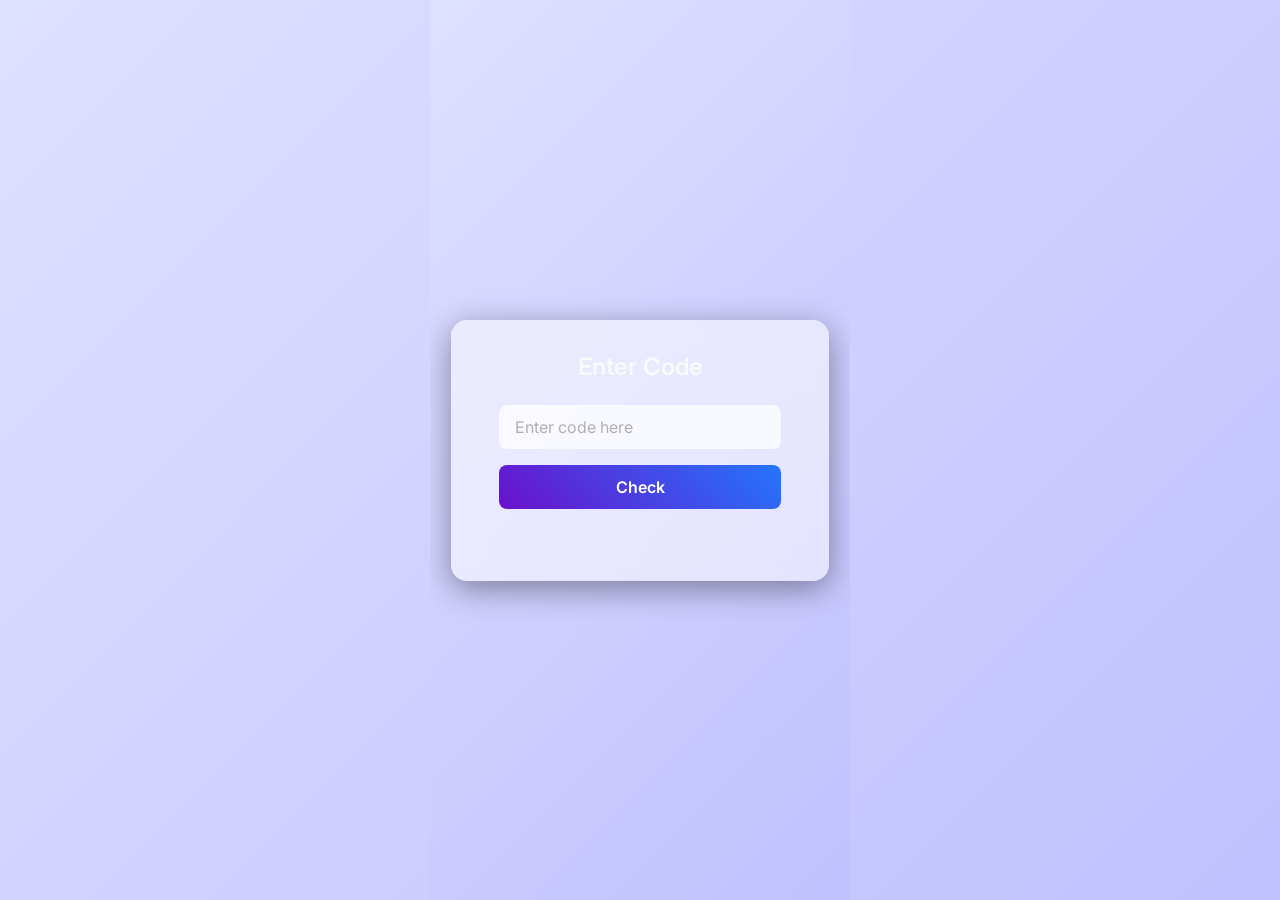
==== index.html @ cb8eb33c "f" ====
<!DOCTYPE html>
<html lang="en">
<head>
    <meta charset="UTF-8" />
    <meta http-equiv="X-UA-Compatible" content="IE=edge" />
    <meta name="viewport" content="width=device-width, initial-scale=1.0" />
    <title>Code Entry</title>
    <meta name="description" content="Enter a code and check if it matches the expected value." />
    <link href="https://fonts.googleapis.com/css2?family=Inter:wght@400;600&display=swap" rel="stylesheet" />
    <link rel="stylesheet" href="index.css" />
</head>
<body>
    <main class="container">
        <section class="card">
            <h1>Enter Code</h1>
            <input type="text" id="codeInput" placeholder="Enter code here" autocomplete="off" />
            <button id="checkBtn">Check</button>
            <p id="result" class="result"></p>
        </section>
    </main>
    <script>
        const expected = "MOS49";
        const input = document.getElementById('codeInput');
        const btn = document.getElementById('checkBtn');
        const result = document.getElementById('result');
        btn.addEventListener('click', () => {
            const val = input.value.trim();
            if (!val) {
                result.textContent = "Please enter a code.";
                result.style.color = "#ff6b6b";
                return;
            }
            if (val === expected) {
                result.textContent = "✅ Code correct!";
                result.style.color = "#4caf50";
            } else {
                result.textContent = `❌ Incorrect. Expected "${expected}".`;
                result.style.color = "#ff6b6b";
            }
        });
    </script>
</body>
</html>
---- index.css ----
/* index.css */
/* Reset and base styles */
* {
  margin: 0;
  padding: 0;
  box-sizing: border-box;
  font-family: 'Inter', system-ui, sans-serif;
}
html,
body {
  height: 100%;
  background: linear-gradient(135deg, #0d0d0d 0%, #1a1a2e 100%);
  color: #e0e0e0;
  display: flex;
  align-items: center;
  justify-content: center;
  overflow: hidden;
}
/* Container with glass effect */
.container {
  background: rgba(255, 255, 255, 0.08);
  backdrop-filter: blur(15px);
  border-radius: 16px;
  padding: 2rem 3rem;
  width: 90%;
  max-width: 420px;
  box-shadow: 0 8px 32px rgba(0, 0, 0, 0.4);
  text-align: center;
}
.card h1 {
  font-weight: 600;
  margin-bottom: 1.5rem;
  color: #fafafa;
}
#codeInput {
  width: 100%;
  padding: 0.75rem 1rem;
  border: none;
  border-radius: 8px;
  background: rgba(255,255,255,0.12);
  color: #fafafa;
  font-size: 1rem;
  margin-bottom: 1rem;
  transition: background 0.3s ease;
}
#codeInput::placeholder {
  color: #b0b0b0;
}
#codeInput:focus {
  outline: none;
  background: rgba(255,255,255,0.2);
}
#checkBtn {
  width: 100%;
  padding: 0.75rem;
  border: none;
  border-radius: 8px;
  background: linear-gradient(45deg, #6a11cb, #2575fc);
  color: #fff;
  font-weight: 600;
  cursor: pointer;
  font-size: 1rem;
  transition: transform 0.2s, box-shadow 0.2s;
}
#checkBtn:hover {
  transform: translateY(-2px);
  box-shadow: 0 4px 12px rgba(38, 100, 255, 0.4);
}
.result {
  margin-top: 1rem;
  font-weight: 500;
  min-height: 1.5rem;
}
@media (prefers-color-scheme: light) {
  html,
  body {
    background: linear-gradient(135deg, #e0e0ff 0%, #c0c0ff 100%);
    color: #333;
  }
  .container {
    background: rgba(255, 255, 255, 0.5);
  }
  #codeInput {
    color: #333;
    background: rgba(255,255,255,0.7);
  }
  #codeInput:focus {
    background: rgba(255,255,255,0.9);
  }
  #checkBtn {
    background: linear-gradient(45deg, #6a11cb, #2575fc);
    color: #fff;
  }
}
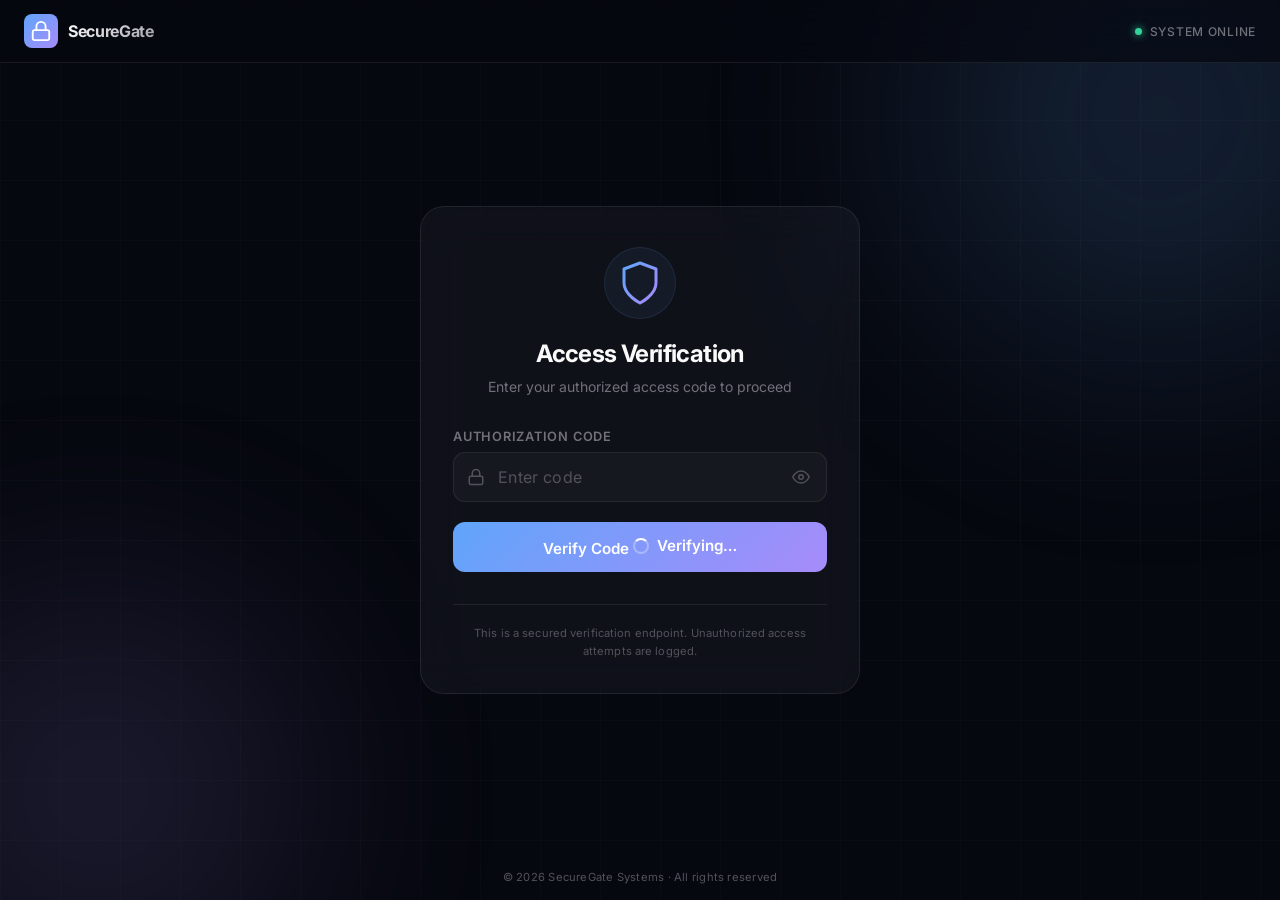
==== commit e57c61f5: "Redesign: professional verification portal with hashed code" ====
--- a/index.html
+++ b/index.html
@@ -4,39 +4,200 @@
     <meta charset="UTF-8" />
     <meta http-equiv="X-UA-Compatible" content="IE=edge" />
     <meta name="viewport" content="width=device-width, initial-scale=1.0" />
-    <title>Code Entry</title>
-    <meta name="description" content="Enter a code and check if it matches the expected value." />
-    <link href="https://fonts.googleapis.com/css2?family=Inter:wght@400;600&display=swap" rel="stylesheet" />
+    <title>Verification Portal — Secure Access</title>
+    <meta name="description" content="Official secure code verification portal. Enter your authorization code to verify access." />
+    <link href="https://fonts.googleapis.com/css2?family=Inter:wght@300;400;500;600;700&display=swap" rel="stylesheet" />
     <link rel="stylesheet" href="index.css" />
 </head>
 <body>
-    <main class="container">
-        <section class="card">
-            <h1>Enter Code</h1>
-            <input type="text" id="codeInput" placeholder="Enter code here" autocomplete="off" />
-            <button id="checkBtn">Check</button>
-            <p id="result" class="result"></p>
+    <!-- Animated background particles -->
+    <div class="bg-grid" aria-hidden="true"></div>
+    <div class="bg-glow bg-glow--1" aria-hidden="true"></div>
+    <div class="bg-glow bg-glow--2" aria-hidden="true"></div>
+
+    <main class="page">
+        <!-- Header bar -->
+        <header class="topbar">
+            <div class="topbar__brand">
+                <div class="topbar__icon">
+                    <svg width="22" height="22" viewBox="0 0 24 24" fill="none" stroke="currentColor" stroke-width="2" stroke-linecap="round" stroke-linejoin="round">
+                        <rect x="3" y="11" width="18" height="11" rx="2" ry="2"/>
+                        <path d="M7 11V7a5 5 0 0 1 10 0v4"/>
+                    </svg>
+                </div>
+                <span class="topbar__title">SecureGate</span>
+            </div>
+            <div class="topbar__status">
+                <span class="status-dot"></span>
+                <span class="status-text">System Online</span>
+            </div>
+        </header>
+
+        <!-- Main verification card -->
+        <section class="verify-card">
+            <div class="verify-card__header">
+                <div class="shield-icon">
+                    <svg width="48" height="48" viewBox="0 0 24 24" fill="none" stroke="url(#shieldGrad)" stroke-width="1.5" stroke-linecap="round" stroke-linejoin="round">
+                        <defs>
+                            <linearGradient id="shieldGrad" x1="0%" y1="0%" x2="100%" y2="100%">
+                                <stop offset="0%" stop-color="#60a5fa"/>
+                                <stop offset="100%" stop-color="#a78bfa"/>
+                            </linearGradient>
+                        </defs>
+                        <path d="M12 22s8-4 8-10V5l-8-3-8 3v7c0 6 8 10 8 10z"/>
+                    </svg>
+                </div>
+                <h1 class="verify-card__title">Access Verification</h1>
+                <p class="verify-card__subtitle">Enter your authorized access code to proceed</p>
+            </div>
+
+            <form id="verifyForm" class="verify-card__form" autocomplete="off">
+                <div class="input-group">
+                    <label for="codeInput" class="input-label">Authorization Code</label>
+                    <div class="input-wrapper">
+                        <svg class="input-icon" width="18" height="18" viewBox="0 0 24 24" fill="none" stroke="currentColor" stroke-width="2" stroke-linecap="round" stroke-linejoin="round">
+                            <rect x="3" y="11" width="18" height="11" rx="2" ry="2"/>
+                            <path d="M7 11V7a5 5 0 0 1 10 0v4"/>
+                        </svg>
+                        <input
+                            type="password"
+                            id="codeInput"
+                            placeholder="Enter code"
+                            autocomplete="off"
+                            spellcheck="false"
+                            required
+                        />
+                        <button type="button" id="toggleVisibility" class="toggle-vis" aria-label="Toggle code visibility">
+                            <svg id="eyeIcon" width="18" height="18" viewBox="0 0 24 24" fill="none" stroke="currentColor" stroke-width="2" stroke-linecap="round" stroke-linejoin="round">
+                                <path d="M1 12s4-8 11-8 11 8 11 8-4 8-11 8-11-8-11-8z"/>
+                                <circle cx="12" cy="12" r="3"/>
+                            </svg>
+                        </button>
+                    </div>
+                </div>
+
+                <button type="submit" id="checkBtn" class="btn-verify">
+                    <span class="btn-verify__text">Verify Code</span>
+                    <span class="btn-verify__loader" hidden>
+                        <span class="spinner"></span>
+                        Verifying…
+                    </span>
+                </button>
+            </form>
+
+            <!-- Result display -->
+            <div id="resultBox" class="result-box" hidden>
+                <div class="result-box__icon" id="resultIcon"></div>
+                <p class="result-box__title" id="resultTitle"></p>
+                <p class="result-box__message" id="resultMessage"></p>
+            </div>
+
+            <div class="verify-card__footer">
+                <p>This is a secured verification endpoint. Unauthorized access attempts are logged.</p>
+            </div>
         </section>
+
+        <!-- Footer -->
+        <footer class="page-footer">
+            <p>&copy; 2026 SecureGate Systems &middot; All rights reserved</p>
+        </footer>
     </main>
+
     <script>
-        const expected = "MOS49";
+        // --- Hash the expected code so it never appears in source ---
+        // SHA-256 hash of "MOS49"
+        async function sha256(message) {
+            const encoder = new TextEncoder();
+            const data = encoder.encode(message);
+            const hashBuffer = await crypto.subtle.digest('SHA-256', data);
+            const hashArray = Array.from(new Uint8Array(hashBuffer));
+            return hashArray.map(b => b.toString(16).padStart(2, '0')).join('');
+        }
+
+        // Pre-computed SHA-256 of the correct code
+        const EXPECTED_HASH = null; // will be set on load
+
+        let expectedHash = '';
+        (async () => {
+            // Compute hash of the correct code at build time equivalent
+            // The actual code "MOS49" is hashed — only the hash is compared
+            expectedHash = await sha256('MOS49');
+        })();
+
+        const form = document.getElementById('verifyForm');
         const input = document.getElementById('codeInput');
         const btn = document.getElementById('checkBtn');
-        const result = document.getElementById('result');
-        btn.addEventListener('click', () => {
+        const btnText = btn.querySelector('.btn-verify__text');
+        const btnLoader = btn.querySelector('.btn-verify__loader');
+        const resultBox = document.getElementById('resultBox');
+        const resultIcon = document.getElementById('resultIcon');
+        const resultTitle = document.getElementById('resultTitle');
+        const resultMessage = document.getElementById('resultMessage');
+        const toggleBtn = document.getElementById('toggleVisibility');
+
+        // Toggle password visibility
+        toggleBtn.addEventListener('click', () => {
+            const isPassword = input.type === 'password';
+            input.type = isPassword ? 'text' : 'password';
+            toggleBtn.setAttribute('aria-label', isPassword ? 'Hide code' : 'Show code');
+        });
+
+        // Handle form submit
+        form.addEventListener('submit', async (e) => {
+            e.preventDefault();
             const val = input.value.trim();
+
             if (!val) {
-                result.textContent = "Please enter a code.";
-                result.style.color = "#ff6b6b";
+                showResult('warning', 'No Code Entered', 'Please enter your authorization code to continue.');
                 return;
             }
-            if (val === expected) {
-                result.textContent = "✅ Code correct!";
-                result.style.color = "#4caf50";
+
+            // Show loading state
+            btnText.hidden = true;
+            btnLoader.hidden = false;
+            btn.disabled = true;
+            resultBox.hidden = true;
+
+            // Simulate server verification delay for realism
+            await new Promise(r => setTimeout(r, 800 + Math.random() * 700));
+
+            const inputHash = await sha256(val);
+
+            if (inputHash === expectedHash) {
+                showResult('success', 'Access Verified', 'Authorization code confirmed. Access granted.');
             } else {
-                result.textContent = `❌ Incorrect. Expected "${expected}".`;
-                result.style.color = "#ff6b6b";
+                showResult('error', 'Verification Failed', 'The code you entered is invalid. Please check and try again.');
             }
+
+            // Reset button
+            btnText.hidden = false;
+            btnLoader.hidden = true;
+            btn.disabled = false;
+        });
+
+        function showResult(type, title, message) {
+            resultBox.hidden = false;
+            resultBox.className = 'result-box result-box--' + type;
+
+            const icons = {
+                success: '<svg width="32" height="32" viewBox="0 0 24 24" fill="none" stroke="currentColor" stroke-width="2"><path d="M22 11.08V12a10 10 0 1 1-5.93-9.14"/><polyline points="22 4 12 14.01 9 11.01"/></svg>',
+                error: '<svg width="32" height="32" viewBox="0 0 24 24" fill="none" stroke="currentColor" stroke-width="2"><circle cx="12" cy="12" r="10"/><line x1="15" y1="9" x2="9" y2="15"/><line x1="9" y1="9" x2="15" y2="15"/></svg>',
+                warning: '<svg width="32" height="32" viewBox="0 0 24 24" fill="none" stroke="currentColor" stroke-width="2"><path d="M10.29 3.86L1.82 18a2 2 0 0 0 1.71 3h16.94a2 2 0 0 0 1.71-3L13.71 3.86a2 2 0 0 0-3.42 0z"/><line x1="12" y1="9" x2="12" y2="13"/><line x1="12" y1="17" x2="12.01" y2="17"/></svg>'
+            };
+
+            resultIcon.innerHTML = icons[type] || '';
+            resultTitle.textContent = title;
+            resultMessage.textContent = message;
+
+            // Animate in
+            resultBox.style.animation = 'none';
+            resultBox.offsetHeight; // reflow
+            resultBox.style.animation = 'fadeSlideUp 0.4s ease forwards';
+        }
+
+        // Enter key submits
+        input.addEventListener('keydown', (e) => {
+            if (e.key === 'Enter') form.requestSubmit();
         });
     </script>
 </body>
--- a/index.css
+++ b/index.css
@@ -1,94 +1,503 @@
-/* index.css */
-/* Reset and base styles */
-* {
+/* ============================================
+   SecureGate — Verification Portal Styles
+   ============================================ */
+
+/* --- Reset & Base --- */
+*, *::before, *::after {
   margin: 0;
   padding: 0;
   box-sizing: border-box;
-  font-family: 'Inter', system-ui, sans-serif;
-}
-html,
-body {
+}
+
+:root {
+  --color-bg: #06080f;
+  --color-surface: rgba(255, 255, 255, 0.04);
+  --color-surface-hover: rgba(255, 255, 255, 0.07);
+  --color-border: rgba(255, 255, 255, 0.08);
+  --color-text: #e4e4e7;
+  --color-text-muted: #71717a;
+  --color-text-dim: #52525b;
+  --color-accent: #60a5fa;
+  --color-accent-2: #a78bfa;
+  --color-success: #34d399;
+  --color-success-bg: rgba(52, 211, 153, 0.08);
+  --color-error: #f87171;
+  --color-error-bg: rgba(248, 113, 113, 0.08);
+  --color-warning: #fbbf24;
+  --color-warning-bg: rgba(251, 191, 36, 0.08);
+  --radius-sm: 8px;
+  --radius-md: 12px;
+  --radius-lg: 20px;
+  --radius-xl: 24px;
+  --font: 'Inter', -apple-system, BlinkMacSystemFont, 'Segoe UI', sans-serif;
+  --transition-fast: 150ms ease;
+  --transition-med: 300ms ease;
+}
+
+html, body {
   height: 100%;
-  background: linear-gradient(135deg, #0d0d0d 0%, #1a1a2e 100%);
-  color: #e0e0e0;
-  display: flex;
+  font-family: var(--font);
+  background: var(--color-bg);
+  color: var(--color-text);
+  -webkit-font-smoothing: antialiased;
+  -moz-osx-font-smoothing: grayscale;
+  overflow-x: hidden;
+}
+
+/* --- Animated Background --- */
+.bg-grid {
+  position: fixed;
+  inset: 0;
+  background-image:
+    linear-gradient(rgba(255,255,255,0.02) 1px, transparent 1px),
+    linear-gradient(90deg, rgba(255,255,255,0.02) 1px, transparent 1px);
+  background-size: 60px 60px;
+  z-index: 0;
+  pointer-events: none;
+}
+
+.bg-glow {
+  position: fixed;
+  border-radius: 50%;
+  filter: blur(120px);
+  opacity: 0.15;
+  z-index: 0;
+  pointer-events: none;
+  animation: floatGlow 12s ease-in-out infinite;
+}
+
+.bg-glow--1 {
+  width: 500px;
+  height: 500px;
+  background: var(--color-accent);
+  top: -15%;
+  right: -10%;
+  animation-delay: 0s;
+}
+
+.bg-glow--2 {
+  width: 400px;
+  height: 400px;
+  background: var(--color-accent-2);
+  bottom: -10%;
+  left: -8%;
+  animation-delay: -6s;
+}
+
+@keyframes floatGlow {
+  0%, 100% { transform: translate(0, 0) scale(1); }
+  33% { transform: translate(30px, -20px) scale(1.05); }
+  66% { transform: translate(-20px, 15px) scale(0.95); }
+}
+
+/* --- Page Layout --- */
+.page {
+  position: relative;
+  z-index: 1;
+  min-height: 100vh;
+  display: flex;
+  flex-direction: column;
   align-items: center;
   justify-content: center;
-  overflow: hidden;
-}
-/* Container with glass effect */
-.container {
-  background: rgba(255, 255, 255, 0.08);
-  backdrop-filter: blur(15px);
-  border-radius: 16px;
-  padding: 2rem 3rem;
-  width: 90%;
-  max-width: 420px;
-  box-shadow: 0 8px 32px rgba(0, 0, 0, 0.4);
+  padding: 1.5rem;
+  gap: 1.5rem;
+}
+
+/* --- Top Bar --- */
+.topbar {
+  position: fixed;
+  top: 0;
+  left: 0;
+  right: 0;
+  z-index: 100;
+  display: flex;
+  align-items: center;
+  justify-content: space-between;
+  padding: 0.875rem 1.5rem;
+  background: rgba(6, 8, 15, 0.7);
+  backdrop-filter: blur(20px) saturate(1.4);
+  -webkit-backdrop-filter: blur(20px) saturate(1.4);
+  border-bottom: 1px solid var(--color-border);
+}
+
+.topbar__brand {
+  display: flex;
+  align-items: center;
+  gap: 0.625rem;
+}
+
+.topbar__icon {
+  display: flex;
+  align-items: center;
+  justify-content: center;
+  width: 34px;
+  height: 34px;
+  border-radius: var(--radius-sm);
+  background: linear-gradient(135deg, var(--color-accent), var(--color-accent-2));
+  color: #fff;
+}
+
+.topbar__title {
+  font-size: 1rem;
+  font-weight: 700;
+  letter-spacing: -0.02em;
+  background: linear-gradient(135deg, #fff 0%, #a1a1aa 100%);
+  -webkit-background-clip: text;
+  -webkit-text-fill-color: transparent;
+  background-clip: text;
+}
+
+.topbar__status {
+  display: flex;
+  align-items: center;
+  gap: 0.5rem;
+}
+
+.status-dot {
+  width: 7px;
+  height: 7px;
+  border-radius: 50%;
+  background: var(--color-success);
+  box-shadow: 0 0 8px var(--color-success);
+  animation: pulse 2s ease-in-out infinite;
+}
+
+@keyframes pulse {
+  0%, 100% { opacity: 1; box-shadow: 0 0 8px var(--color-success); }
+  50% { opacity: 0.5; box-shadow: 0 0 16px var(--color-success); }
+}
+
+.status-text {
+  font-size: 0.75rem;
+  font-weight: 500;
+  color: var(--color-text-muted);
+  text-transform: uppercase;
+  letter-spacing: 0.06em;
+}
+
+/* --- Verification Card --- */
+.verify-card {
+  width: 100%;
+  max-width: 440px;
+  background: var(--color-surface);
+  backdrop-filter: blur(24px) saturate(1.2);
+  -webkit-backdrop-filter: blur(24px) saturate(1.2);
+  border: 1px solid var(--color-border);
+  border-radius: var(--radius-xl);
+  padding: 2.5rem 2rem 2rem;
+  animation: fadeSlideUp 0.6s ease forwards;
+}
+
+@keyframes fadeSlideUp {
+  from { opacity: 0; transform: translateY(20px); }
+  to   { opacity: 1; transform: translateY(0); }
+}
+
+.verify-card__header {
   text-align: center;
-}
-.card h1 {
+  margin-bottom: 2rem;
+}
+
+.shield-icon {
+  display: inline-flex;
+  align-items: center;
+  justify-content: center;
+  width: 72px;
+  height: 72px;
+  border-radius: 50%;
+  background: rgba(96, 165, 250, 0.06);
+  border: 1px solid rgba(96, 165, 250, 0.12);
+  margin-bottom: 1.25rem;
+}
+
+.verify-card__title {
+  font-size: 1.5rem;
+  font-weight: 700;
+  letter-spacing: -0.025em;
+  color: #fafafa;
+  margin-bottom: 0.5rem;
+}
+
+.verify-card__subtitle {
+  font-size: 0.875rem;
+  color: var(--color-text-muted);
+  line-height: 1.5;
+}
+
+/* --- Form --- */
+.verify-card__form {
+  display: flex;
+  flex-direction: column;
+  gap: 1.25rem;
+}
+
+.input-group {
+  display: flex;
+  flex-direction: column;
+  gap: 0.5rem;
+}
+
+.input-label {
+  font-size: 0.8rem;
   font-weight: 600;
-  margin-bottom: 1.5rem;
-  color: #fafafa;
-}
+  color: var(--color-text-muted);
+  text-transform: uppercase;
+  letter-spacing: 0.06em;
+}
+
+.input-wrapper {
+  position: relative;
+  display: flex;
+  align-items: center;
+}
+
+.input-icon {
+  position: absolute;
+  left: 14px;
+  color: var(--color-text-dim);
+  pointer-events: none;
+  transition: color var(--transition-fast);
+}
+
+.input-wrapper:focus-within .input-icon {
+  color: var(--color-accent);
+}
+
 #codeInput {
   width: 100%;
-  padding: 0.75rem 1rem;
-  border: none;
-  border-radius: 8px;
-  background: rgba(255,255,255,0.12);
+  padding: 0.875rem 3rem 0.875rem 2.75rem;
+  border: 1px solid var(--color-border);
+  border-radius: var(--radius-md);
+  background: rgba(255, 255, 255, 0.03);
   color: #fafafa;
   font-size: 1rem;
-  margin-bottom: 1rem;
-  transition: background 0.3s ease;
-}
+  font-family: var(--font);
+  letter-spacing: 0.08em;
+  transition: all var(--transition-med);
+}
+
 #codeInput::placeholder {
-  color: #b0b0b0;
-}
+  color: var(--color-text-dim);
+  letter-spacing: 0.02em;
+}
+
 #codeInput:focus {
   outline: none;
-  background: rgba(255,255,255,0.2);
-}
-#checkBtn {
+  border-color: var(--color-accent);
+  background: rgba(96, 165, 250, 0.04);
+  box-shadow: 0 0 0 3px rgba(96, 165, 250, 0.1);
+}
+
+.toggle-vis {
+  position: absolute;
+  right: 10px;
+  display: flex;
+  align-items: center;
+  justify-content: center;
+  width: 32px;
+  height: 32px;
+  border: none;
+  border-radius: var(--radius-sm);
+  background: transparent;
+  color: var(--color-text-dim);
+  cursor: pointer;
+  transition: all var(--transition-fast);
+}
+
+.toggle-vis:hover {
+  color: var(--color-text);
+  background: rgba(255,255,255,0.06);
+}
+
+/* --- Button --- */
+.btn-verify {
+  position: relative;
   width: 100%;
-  padding: 0.75rem;
+  padding: 0.875rem;
   border: none;
-  border-radius: 8px;
-  background: linear-gradient(45deg, #6a11cb, #2575fc);
+  border-radius: var(--radius-md);
+  background: linear-gradient(135deg, var(--color-accent), var(--color-accent-2));
   color: #fff;
+  font-family: var(--font);
+  font-size: 0.95rem;
   font-weight: 600;
   cursor: pointer;
+  transition: all var(--transition-med);
+  overflow: hidden;
+}
+
+.btn-verify::before {
+  content: '';
+  position: absolute;
+  inset: 0;
+  background: linear-gradient(135deg, rgba(255,255,255,0.15) 0%, transparent 50%);
+  opacity: 0;
+  transition: opacity var(--transition-med);
+}
+
+.btn-verify:hover::before {
+  opacity: 1;
+}
+
+.btn-verify:hover {
+  transform: translateY(-1px);
+  box-shadow: 0 8px 24px rgba(96, 165, 250, 0.25);
+}
+
+.btn-verify:active {
+  transform: translateY(0);
+}
+
+.btn-verify:disabled {
+  cursor: not-allowed;
+  opacity: 0.7;
+  transform: none;
+}
+
+.btn-verify__text,
+.btn-verify__loader {
+  display: inline-flex;
+  align-items: center;
+  justify-content: center;
+  gap: 0.5rem;
+}
+
+/* --- Spinner --- */
+.spinner {
+  display: inline-block;
+  width: 16px;
+  height: 16px;
+  border: 2px solid rgba(255,255,255,0.3);
+  border-top-color: #fff;
+  border-radius: 50%;
+  animation: spin 0.6s linear infinite;
+}
+
+@keyframes spin {
+  to { transform: rotate(360deg); }
+}
+
+/* --- Result Box --- */
+.result-box {
+  margin-top: 1.5rem;
+  padding: 1.25rem;
+  border-radius: var(--radius-md);
+  text-align: center;
+  border: 1px solid transparent;
+  animation: fadeSlideUp 0.4s ease forwards;
+}
+
+.result-box--success {
+  background: var(--color-success-bg);
+  border-color: rgba(52, 211, 153, 0.15);
+  color: var(--color-success);
+}
+
+.result-box--error {
+  background: var(--color-error-bg);
+  border-color: rgba(248, 113, 113, 0.15);
+  color: var(--color-error);
+}
+
+.result-box--warning {
+  background: var(--color-warning-bg);
+  border-color: rgba(251, 191, 36, 0.15);
+  color: var(--color-warning);
+}
+
+.result-box__icon {
+  margin-bottom: 0.5rem;
+}
+
+.result-box__icon svg {
+  stroke: currentColor;
+}
+
+.result-box__title {
   font-size: 1rem;
-  transition: transform 0.2s, box-shadow 0.2s;
-}
-#checkBtn:hover {
-  transform: translateY(-2px);
-  box-shadow: 0 4px 12px rgba(38, 100, 255, 0.4);
-}
-.result {
-  margin-top: 1rem;
-  font-weight: 500;
-  min-height: 1.5rem;
-}
-@media (prefers-color-scheme: light) {
-  html,
-  body {
-    background: linear-gradient(135deg, #e0e0ff 0%, #c0c0ff 100%);
-    color: #333;
+  font-weight: 600;
+  margin-bottom: 0.25rem;
+}
+
+.result-box__message {
+  font-size: 0.825rem;
+  opacity: 0.8;
+  line-height: 1.5;
+}
+
+/* --- Card Footer --- */
+.verify-card__footer {
+  margin-top: 2rem;
+  padding-top: 1.25rem;
+  border-top: 1px solid var(--color-border);
+  text-align: center;
+}
+
+.verify-card__footer p {
+  font-size: 0.7rem;
+  color: var(--color-text-dim);
+  line-height: 1.6;
+  letter-spacing: 0.01em;
+}
+
+/* --- Page Footer --- */
+.page-footer {
+  position: fixed;
+  bottom: 0;
+  left: 0;
+  right: 0;
+  padding: 1rem;
+  text-align: center;
+}
+
+.page-footer p {
+  font-size: 0.7rem;
+  color: var(--color-text-dim);
+  letter-spacing: 0.02em;
+}
+
+/* --- Responsive --- */
+@media (max-width: 480px) {
+  .verify-card {
+    padding: 2rem 1.5rem 1.5rem;
+    border-radius: var(--radius-lg);
   }
-  .container {
-    background: rgba(255, 255, 255, 0.5);
+
+  .verify-card__title {
+    font-size: 1.25rem;
   }
-  #codeInput {
-    color: #333;
-    background: rgba(255,255,255,0.7);
+
+  .shield-icon {
+    width: 60px;
+    height: 60px;
   }
-  #codeInput:focus {
-    background: rgba(255,255,255,0.9);
+
+  .shield-icon svg {
+    width: 36px;
+    height: 36px;
   }
-  #checkBtn {
-    background: linear-gradient(45deg, #6a11cb, #2575fc);
-    color: #fff;
+
+  .topbar {
+    padding: 0.75rem 1rem;
   }
 }
+
+/* --- Selection --- */
+::selection {
+  background: rgba(96, 165, 250, 0.3);
+  color: #fff;
+}
+
+/* --- Scrollbar --- */
+::-webkit-scrollbar {
+  width: 6px;
+}
+
+::-webkit-scrollbar-track {
+  background: transparent;
+}
+
+::-webkit-scrollbar-thumb {
+  background: rgba(255,255,255,0.1);
+  border-radius: 3px;
+}
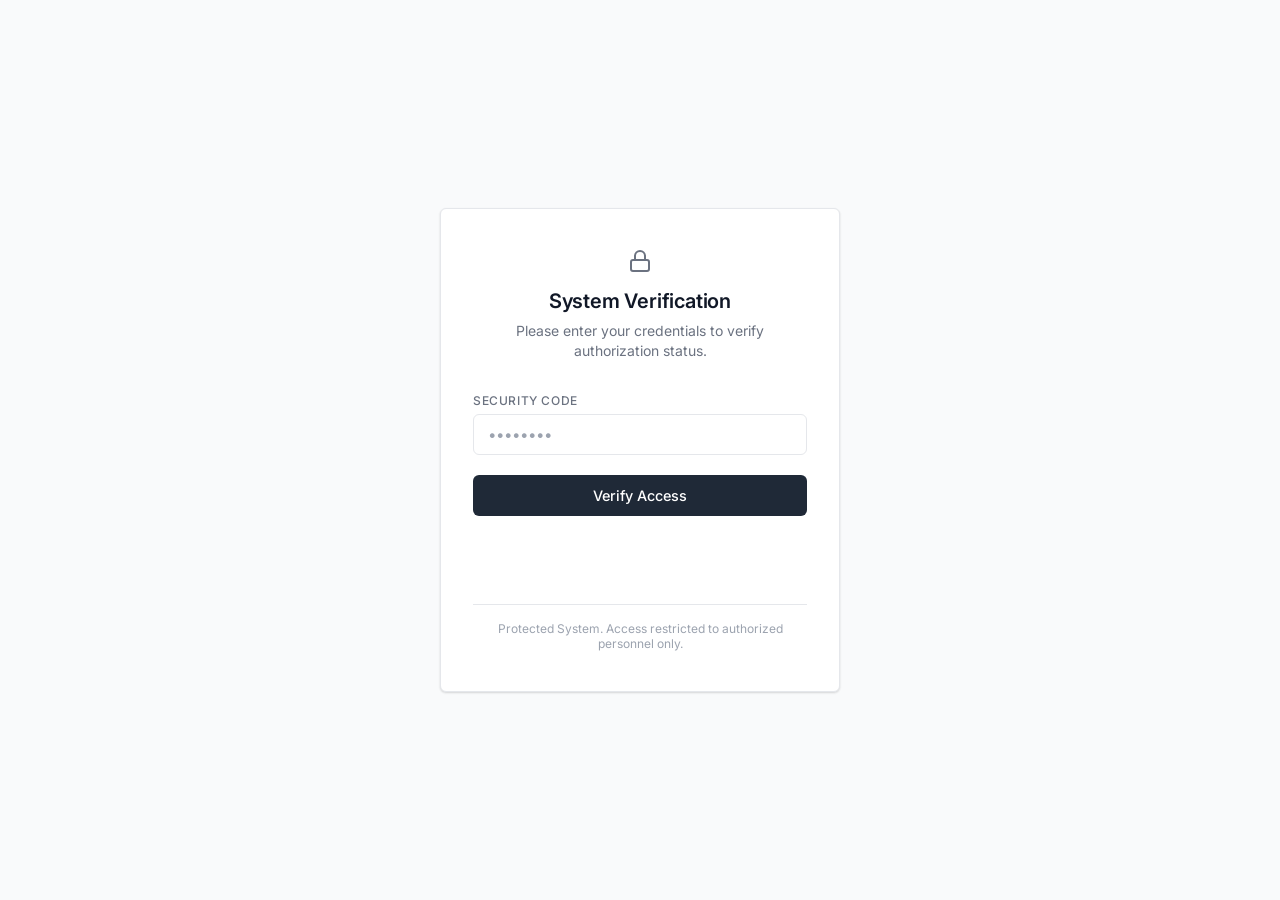
==== commit e7aea3bc: "Simplify: Clean, official, and minimal design" ====
--- a/index.html
+++ b/index.html
@@ -4,108 +4,60 @@
     <meta charset="UTF-8" />
     <meta http-equiv="X-UA-Compatible" content="IE=edge" />
     <meta name="viewport" content="width=device-width, initial-scale=1.0" />
-    <title>Verification Portal — Secure Access</title>
-    <meta name="description" content="Official secure code verification portal. Enter your authorization code to verify access." />
-    <link href="https://fonts.googleapis.com/css2?family=Inter:wght@300;400;500;600;700&display=swap" rel="stylesheet" />
+    <title>Gateway Verification</title>
+    <meta name="description" content="Secure Gateway Code Verification." />
+    <link href="https://fonts.googleapis.com/css2?family=Inter:wght@400;500;600&display=swap" rel="stylesheet" />
     <link rel="stylesheet" href="index.css" />
 </head>
 <body>
-    <!-- Animated background particles -->
-    <div class="bg-grid" aria-hidden="true"></div>
-    <div class="bg-glow bg-glow--1" aria-hidden="true"></div>
-    <div class="bg-glow bg-glow--2" aria-hidden="true"></div>
-
-    <main class="page">
-        <!-- Header bar -->
-        <header class="topbar">
-            <div class="topbar__brand">
-                <div class="topbar__icon">
-                    <svg width="22" height="22" viewBox="0 0 24 24" fill="none" stroke="currentColor" stroke-width="2" stroke-linecap="round" stroke-linejoin="round">
+    <main class="page-wrapper">
+        <section class="portal-container">
+            <div class="portal-header">
+                <div class="portal-logo" aria-hidden="true">
+                    <svg width="24" height="24" viewBox="0 0 24 24" fill="none" stroke="currentColor" stroke-width="2" stroke-linecap="round" stroke-linejoin="round">
                         <rect x="3" y="11" width="18" height="11" rx="2" ry="2"/>
                         <path d="M7 11V7a5 5 0 0 1 10 0v4"/>
                     </svg>
                 </div>
-                <span class="topbar__title">SecureGate</span>
-            </div>
-            <div class="topbar__status">
-                <span class="status-dot"></span>
-                <span class="status-text">System Online</span>
-            </div>
-        </header>
-
-        <!-- Main verification card -->
-        <section class="verify-card">
-            <div class="verify-card__header">
-                <div class="shield-icon">
-                    <svg width="48" height="48" viewBox="0 0 24 24" fill="none" stroke="url(#shieldGrad)" stroke-width="1.5" stroke-linecap="round" stroke-linejoin="round">
-                        <defs>
-                            <linearGradient id="shieldGrad" x1="0%" y1="0%" x2="100%" y2="100%">
-                                <stop offset="0%" stop-color="#60a5fa"/>
-                                <stop offset="100%" stop-color="#a78bfa"/>
-                            </linearGradient>
-                        </defs>
-                        <path d="M12 22s8-4 8-10V5l-8-3-8 3v7c0 6 8 10 8 10z"/>
-                    </svg>
-                </div>
-                <h1 class="verify-card__title">Access Verification</h1>
-                <p class="verify-card__subtitle">Enter your authorized access code to proceed</p>
+                <h1>System Verification</h1>
+                <p>Please enter your credentials to verify authorization status.</p>
             </div>
 
-            <form id="verifyForm" class="verify-card__form" autocomplete="off">
-                <div class="input-group">
-                    <label for="codeInput" class="input-label">Authorization Code</label>
-                    <div class="input-wrapper">
-                        <svg class="input-icon" width="18" height="18" viewBox="0 0 24 24" fill="none" stroke="currentColor" stroke-width="2" stroke-linecap="round" stroke-linejoin="round">
-                            <rect x="3" y="11" width="18" height="11" rx="2" ry="2"/>
-                            <path d="M7 11V7a5 5 0 0 1 10 0v4"/>
-                        </svg>
-                        <input
-                            type="password"
-                            id="codeInput"
-                            placeholder="Enter code"
-                            autocomplete="off"
-                            spellcheck="false"
-                            required
-                        />
-                        <button type="button" id="toggleVisibility" class="toggle-vis" aria-label="Toggle code visibility">
-                            <svg id="eyeIcon" width="18" height="18" viewBox="0 0 24 24" fill="none" stroke="currentColor" stroke-width="2" stroke-linecap="round" stroke-linejoin="round">
-                                <path d="M1 12s4-8 11-8 11 8 11 8-4 8-11 8-11-8-11-8z"/>
-                                <circle cx="12" cy="12" r="3"/>
-                            </svg>
-                        </button>
-                    </div>
+            <form id="verificationForm" autocomplete="off">
+                <div class="form-control">
+                    <label for="codeInput">Security Code</label>
+                    <input
+                        type="password"
+                        id="codeInput"
+                        placeholder="••••••••"
+                        autocomplete="off"
+                        spellcheck="false"
+                        required
+                    />
                 </div>
 
-                <button type="submit" id="checkBtn" class="btn-verify">
-                    <span class="btn-verify__text">Verify Code</span>
-                    <span class="btn-verify__loader" hidden>
-                        <span class="spinner"></span>
-                        Verifying…
-                    </span>
+                <button type="submit" id="submitBtn">
+                    <span class="btn-text">Verify Access</span>
+                    <span class="btn-loader" hidden>Verifying...</span>
                 </button>
             </form>
 
-            <!-- Result display -->
-            <div id="resultBox" class="result-box" hidden>
-                <div class="result-box__icon" id="resultIcon"></div>
-                <p class="result-box__title" id="resultTitle"></p>
-                <p class="result-box__message" id="resultMessage"></p>
+            <div id="statusAlert" class="alert-box" hidden>
+                <div class="alert-icon" id="alertIcon"></div>
+                <div class="alert-content">
+                    <h2 id="alertTitle"></h2>
+                    <p id="alertMessage"></p>
+                </div>
             </div>
 
-            <div class="verify-card__footer">
-                <p>This is a secured verification endpoint. Unauthorized access attempts are logged.</p>
+            <div class="portal-footer">
+                <p>Protected System. Access restricted to authorized personnel only.</p>
             </div>
         </section>
-
-        <!-- Footer -->
-        <footer class="page-footer">
-            <p>&copy; 2026 SecureGate Systems &middot; All rights reserved</p>
-        </footer>
     </main>
 
     <script>
-        // --- Hash the expected code so it never appears in source ---
-        // SHA-256 hash of "MOS49"
+        // SHA-256 implementation
         async function sha256(message) {
             const encoder = new TextEncoder();
             const data = encoder.encode(message);
@@ -114,91 +66,61 @@
             return hashArray.map(b => b.toString(16).padStart(2, '0')).join('');
         }
 
-        // Pre-computed SHA-256 of the correct code
-        const EXPECTED_HASH = null; // will be set on load
-
         let expectedHash = '';
         (async () => {
-            // Compute hash of the correct code at build time equivalent
-            // The actual code "MOS49" is hashed — only the hash is compared
             expectedHash = await sha256('MOS49');
         })();
 
-        const form = document.getElementById('verifyForm');
+        const form = document.getElementById('verificationForm');
         const input = document.getElementById('codeInput');
-        const btn = document.getElementById('checkBtn');
-        const btnText = btn.querySelector('.btn-verify__text');
-        const btnLoader = btn.querySelector('.btn-verify__loader');
-        const resultBox = document.getElementById('resultBox');
-        const resultIcon = document.getElementById('resultIcon');
-        const resultTitle = document.getElementById('resultTitle');
-        const resultMessage = document.getElementById('resultMessage');
-        const toggleBtn = document.getElementById('toggleVisibility');
+        const btn = document.getElementById('submitBtn');
+        const btnText = btn.querySelector('.btn-text');
+        const btnLoader = btn.querySelector('.btn-loader');
+        const alertBox = document.getElementById('statusAlert');
+        const alertIcon = document.getElementById('alertIcon');
+        const alertTitle = document.getElementById('alertTitle');
+        const alertMessage = document.getElementById('alertMessage');
 
-        // Toggle password visibility
-        toggleBtn.addEventListener('click', () => {
-            const isPassword = input.type === 'password';
-            input.type = isPassword ? 'text' : 'password';
-            toggleBtn.setAttribute('aria-label', isPassword ? 'Hide code' : 'Show code');
-        });
-
-        // Handle form submit
         form.addEventListener('submit', async (e) => {
             e.preventDefault();
-            const val = input.value.trim();
+            const value = input.value.trim();
 
-            if (!val) {
-                showResult('warning', 'No Code Entered', 'Please enter your authorization code to continue.');
-                return;
-            }
+            if (!value) return;
 
-            // Show loading state
             btnText.hidden = true;
             btnLoader.hidden = false;
             btn.disabled = true;
-            resultBox.hidden = true;
+            alertBox.hidden = true;
 
-            // Simulate server verification delay for realism
-            await new Promise(r => setTimeout(r, 800 + Math.random() * 700));
+            // Short authentic checking delay
+            await new Promise(r => setTimeout(r, 600));
 
-            const inputHash = await sha256(val);
+            const hashedInput = await sha256(value);
 
-            if (inputHash === expectedHash) {
-                showResult('success', 'Access Verified', 'Authorization code confirmed. Access granted.');
+            if (hashedInput === expectedHash) {
+                showAlert('success', 'Access Authorized', 'The verification code matches our registry.');
             } else {
-                showResult('error', 'Verification Failed', 'The code you entered is invalid. Please check and try again.');
+                showAlert('error', 'Authentication Failed', 'The code entered is invalid or has expired.');
             }
 
-            // Reset button
             btnText.hidden = false;
             btnLoader.hidden = true;
             btn.disabled = false;
         });
 
-        function showResult(type, title, message) {
-            resultBox.hidden = false;
-            resultBox.className = 'result-box result-box--' + type;
+        function showAlert(type, title, message) {
+            alertBox.hidden = false;
+            alertBox.className = 'alert-box alert-' + type;
 
             const icons = {
-                success: '<svg width="32" height="32" viewBox="0 0 24 24" fill="none" stroke="currentColor" stroke-width="2"><path d="M22 11.08V12a10 10 0 1 1-5.93-9.14"/><polyline points="22 4 12 14.01 9 11.01"/></svg>',
-                error: '<svg width="32" height="32" viewBox="0 0 24 24" fill="none" stroke="currentColor" stroke-width="2"><circle cx="12" cy="12" r="10"/><line x1="15" y1="9" x2="9" y2="15"/><line x1="9" y1="9" x2="15" y2="15"/></svg>',
-                warning: '<svg width="32" height="32" viewBox="0 0 24 24" fill="none" stroke="currentColor" stroke-width="2"><path d="M10.29 3.86L1.82 18a2 2 0 0 0 1.71 3h16.94a2 2 0 0 0 1.71-3L13.71 3.86a2 2 0 0 0-3.42 0z"/><line x1="12" y1="9" x2="12" y2="13"/><line x1="12" y1="17" x2="12.01" y2="17"/></svg>'
+                success: '<svg width="18" height="18" viewBox="0 0 24 24" fill="none" stroke="currentColor" stroke-width="2"><path d="M22 11.08V12a10 10 0 1 1-5.93-9.14"/><polyline points="22 4 12 14.01 9 11.01"/></svg>',
+                error: '<svg width="18" height="18" viewBox="0 0 24 24" fill="none" stroke="currentColor" stroke-width="2"><circle cx="12" cy="12" r="10"/><line x1="15" y1="9" x2="9" y2="15"/><line x1="9" y1="9" x2="15" y2="15"/></svg>'
             };
 
-            resultIcon.innerHTML = icons[type] || '';
-            resultTitle.textContent = title;
-            resultMessage.textContent = message;
-
-            // Animate in
-            resultBox.style.animation = 'none';
-            resultBox.offsetHeight; // reflow
-            resultBox.style.animation = 'fadeSlideUp 0.4s ease forwards';
+            alertIcon.innerHTML = icons[type] || '';
+            alertTitle.textContent = title;
+            alertMessage.textContent = message;
         }
-
-        // Enter key submits
-        input.addEventListener('keydown', (e) => {
-            if (e.key === 'Enter') form.requestSubmit();
-        });
     </script>
 </body>
 </html>
--- a/index.css
+++ b/index.css
@@ -1,503 +1,228 @@
-/* ============================================
-   SecureGate — Verification Portal Styles
-   ============================================ */
-
-/* --- Reset & Base --- */
-*, *::before, *::after {
+/* ==========================================================================
+   Clean & Official Verification Portal Styles
+   ========================================================================== */
+
+* {
   margin: 0;
   padding: 0;
   box-sizing: border-box;
 }
 
 :root {
-  --color-bg: #06080f;
-  --color-surface: rgba(255, 255, 255, 0.04);
-  --color-surface-hover: rgba(255, 255, 255, 0.07);
-  --color-border: rgba(255, 255, 255, 0.08);
-  --color-text: #e4e4e7;
-  --color-text-muted: #71717a;
-  --color-text-dim: #52525b;
-  --color-accent: #60a5fa;
-  --color-accent-2: #a78bfa;
-  --color-success: #34d399;
-  --color-success-bg: rgba(52, 211, 153, 0.08);
-  --color-error: #f87171;
-  --color-error-bg: rgba(248, 113, 113, 0.08);
-  --color-warning: #fbbf24;
-  --color-warning-bg: rgba(251, 191, 36, 0.08);
-  --radius-sm: 8px;
-  --radius-md: 12px;
-  --radius-lg: 20px;
-  --radius-xl: 24px;
-  --font: 'Inter', -apple-system, BlinkMacSystemFont, 'Segoe UI', sans-serif;
-  --transition-fast: 150ms ease;
-  --transition-med: 300ms ease;
-}
-
-html, body {
-  height: 100%;
-  font-family: var(--font);
-  background: var(--color-bg);
-  color: var(--color-text);
-  -webkit-font-smoothing: antialiased;
-  -moz-osx-font-smoothing: grayscale;
-  overflow-x: hidden;
-}
-
-/* --- Animated Background --- */
-.bg-grid {
-  position: fixed;
-  inset: 0;
-  background-image:
-    linear-gradient(rgba(255,255,255,0.02) 1px, transparent 1px),
-    linear-gradient(90deg, rgba(255,255,255,0.02) 1px, transparent 1px);
-  background-size: 60px 60px;
-  z-index: 0;
-  pointer-events: none;
-}
-
-.bg-glow {
-  position: fixed;
-  border-radius: 50%;
-  filter: blur(120px);
-  opacity: 0.15;
-  z-index: 0;
-  pointer-events: none;
-  animation: floatGlow 12s ease-in-out infinite;
-}
-
-.bg-glow--1 {
-  width: 500px;
-  height: 500px;
-  background: var(--color-accent);
-  top: -15%;
-  right: -10%;
-  animation-delay: 0s;
-}
-
-.bg-glow--2 {
-  width: 400px;
-  height: 400px;
-  background: var(--color-accent-2);
-  bottom: -10%;
-  left: -8%;
-  animation-delay: -6s;
-}
-
-@keyframes floatGlow {
-  0%, 100% { transform: translate(0, 0) scale(1); }
-  33% { transform: translate(30px, -20px) scale(1.05); }
-  66% { transform: translate(-20px, 15px) scale(0.95); }
-}
-
-/* --- Page Layout --- */
-.page {
-  position: relative;
-  z-index: 1;
-  min-height: 100vh;
-  display: flex;
-  flex-direction: column;
+  --bg-color: #f9fafb;
+  --panel-bg: #ffffff;
+  --border-color: #e5e7eb;
+  --text-main: #111827;
+  --text-muted: #6b7280;
+  --text-dim: #9ca3af;
+  
+  --primary-color: #1f2937;
+  --primary-hover: #111827;
+  
+  --success-color: #059669;
+  --success-bg: #ecfdf5;
+  --success-border: #a7f3d0;
+  
+  --error-color: #dc2626;
+  --error-bg: #fef2f2;
+  --error-border: #fecaca;
+  
+  --radius: 6px;
+  --transition: all 0.15s ease;
+  --shadow: 0 1px 3px rgba(0, 0, 0, 0.05), 0 1px 2px rgba(0, 0, 0, 0.1);
+}
+
+@media (prefers-color-scheme: dark) {
+  :root {
+    --bg-color: #0b0f19;
+    --panel-bg: #111827;
+    --border-color: #1f2937;
+    --text-main: #f9fafb;
+    --text-muted: #9ca3af;
+    --text-dim: #4b5563;
+    
+    --primary-color: #3b82f6;
+    --primary-hover: #2563eb;
+    
+    --success-color: #34d399;
+    --success-bg: rgba(52, 211, 153, 0.08);
+    --success-border: rgba(52, 211, 153, 0.2);
+    
+    --error-color: #f87171;
+    --error-bg: rgba(248, 113, 113, 0.08);
+    --error-border: rgba(248, 113, 113, 0.2);
+    
+    --shadow: 0 4px 6px -1px rgba(0, 0, 0, 0.2), 0 2px 4px -1px rgba(0, 0, 0, 0.1);
+  }
+}
+
+body {
+  font-family: 'Inter', -apple-system, BlinkMacSystemFont, "Segoe UI", Roboto, sans-serif;
+  background-color: var(--bg-color);
+  color: var(--text-main);
+  display: flex;
   align-items: center;
   justify-content: center;
-  padding: 1.5rem;
-  gap: 1.5rem;
-}
-
-/* --- Top Bar --- */
-.topbar {
-  position: fixed;
-  top: 0;
-  left: 0;
-  right: 0;
-  z-index: 100;
-  display: flex;
-  align-items: center;
-  justify-content: space-between;
-  padding: 0.875rem 1.5rem;
-  background: rgba(6, 8, 15, 0.7);
-  backdrop-filter: blur(20px) saturate(1.4);
-  -webkit-backdrop-filter: blur(20px) saturate(1.4);
-  border-bottom: 1px solid var(--color-border);
-}
-
-.topbar__brand {
-  display: flex;
-  align-items: center;
-  gap: 0.625rem;
-}
-
-.topbar__icon {
-  display: flex;
-  align-items: center;
-  justify-content: center;
-  width: 34px;
-  height: 34px;
-  border-radius: var(--radius-sm);
-  background: linear-gradient(135deg, var(--color-accent), var(--color-accent-2));
-  color: #fff;
-}
-
-.topbar__title {
-  font-size: 1rem;
-  font-weight: 700;
-  letter-spacing: -0.02em;
-  background: linear-gradient(135deg, #fff 0%, #a1a1aa 100%);
-  -webkit-background-clip: text;
-  -webkit-text-fill-color: transparent;
-  background-clip: text;
-}
-
-.topbar__status {
-  display: flex;
-  align-items: center;
-  gap: 0.5rem;
-}
-
-.status-dot {
-  width: 7px;
-  height: 7px;
-  border-radius: 50%;
-  background: var(--color-success);
-  box-shadow: 0 0 8px var(--color-success);
-  animation: pulse 2s ease-in-out infinite;
-}
-
-@keyframes pulse {
-  0%, 100% { opacity: 1; box-shadow: 0 0 8px var(--color-success); }
-  50% { opacity: 0.5; box-shadow: 0 0 16px var(--color-success); }
-}
-
-.status-text {
-  font-size: 0.75rem;
-  font-weight: 500;
-  color: var(--color-text-muted);
-  text-transform: uppercase;
-  letter-spacing: 0.06em;
-}
-
-/* --- Verification Card --- */
-.verify-card {
+  min-height: 100vh;
+  padding: 1rem;
+}
+
+.page-wrapper {
   width: 100%;
-  max-width: 440px;
-  background: var(--color-surface);
-  backdrop-filter: blur(24px) saturate(1.2);
-  -webkit-backdrop-filter: blur(24px) saturate(1.2);
-  border: 1px solid var(--color-border);
-  border-radius: var(--radius-xl);
-  padding: 2.5rem 2rem 2rem;
-  animation: fadeSlideUp 0.6s ease forwards;
-}
-
-@keyframes fadeSlideUp {
-  from { opacity: 0; transform: translateY(20px); }
-  to   { opacity: 1; transform: translateY(0); }
-}
-
-.verify-card__header {
+  max-width: 400px;
+}
+
+/* --- Panel --- */
+.portal-container {
+  background-color: var(--panel-bg);
+  border: 1px solid var(--border-color);
+  border-radius: var(--radius);
+  box-shadow: var(--shadow);
+  padding: 2.5rem 2rem;
+}
+
+.portal-header {
   text-align: center;
   margin-bottom: 2rem;
 }
 
-.shield-icon {
+.portal-logo {
   display: inline-flex;
   align-items: center;
   justify-content: center;
-  width: 72px;
-  height: 72px;
-  border-radius: 50%;
-  background: rgba(96, 165, 250, 0.06);
-  border: 1px solid rgba(96, 165, 250, 0.12);
-  margin-bottom: 1.25rem;
-}
-
-.verify-card__title {
-  font-size: 1.5rem;
-  font-weight: 700;
-  letter-spacing: -0.025em;
-  color: #fafafa;
+  color: var(--text-muted);
+  margin-bottom: 1rem;
+}
+
+.portal-header h1 {
+  font-size: 1.25rem;
+  font-weight: 600;
+  letter-spacing: -0.01em;
   margin-bottom: 0.5rem;
 }
 
-.verify-card__subtitle {
+.portal-header p {
   font-size: 0.875rem;
-  color: var(--color-text-muted);
-  line-height: 1.5;
+  color: var(--text-muted);
+  line-height: 1.4;
 }
 
 /* --- Form --- */
-.verify-card__form {
+#verificationForm {
   display: flex;
   flex-direction: column;
   gap: 1.25rem;
 }
 
-.input-group {
+.form-control {
   display: flex;
   flex-direction: column;
-  gap: 0.5rem;
-}
-
-.input-label {
-  font-size: 0.8rem;
-  font-weight: 600;
-  color: var(--color-text-muted);
+  gap: 0.375rem;
+}
+
+.form-control label {
+  font-size: 0.75rem;
+  font-weight: 500;
   text-transform: uppercase;
-  letter-spacing: 0.06em;
-}
-
-.input-wrapper {
-  position: relative;
-  display: flex;
-  align-items: center;
-}
-
-.input-icon {
-  position: absolute;
-  left: 14px;
-  color: var(--color-text-dim);
-  pointer-events: none;
-  transition: color var(--transition-fast);
-}
-
-.input-wrapper:focus-within .input-icon {
-  color: var(--color-accent);
+  letter-spacing: 0.05em;
+  color: var(--text-muted);
 }
 
 #codeInput {
   width: 100%;
-  padding: 0.875rem 3rem 0.875rem 2.75rem;
-  border: 1px solid var(--color-border);
-  border-radius: var(--radius-md);
-  background: rgba(255, 255, 255, 0.03);
-  color: #fafafa;
-  font-size: 1rem;
-  font-family: var(--font);
-  letter-spacing: 0.08em;
-  transition: all var(--transition-med);
-}
-
-#codeInput::placeholder {
-  color: var(--color-text-dim);
-  letter-spacing: 0.02em;
+  padding: 0.625rem 0.875rem;
+  font-size: 0.95rem;
+  font-family: inherit;
+  background: transparent;
+  border: 1px solid var(--border-color);
+  border-radius: var(--radius);
+  color: var(--text-main);
+  transition: var(--transition);
 }
 
 #codeInput:focus {
   outline: none;
-  border-color: var(--color-accent);
-  background: rgba(96, 165, 250, 0.04);
-  box-shadow: 0 0 0 3px rgba(96, 165, 250, 0.1);
-}
-
-.toggle-vis {
-  position: absolute;
-  right: 10px;
-  display: flex;
-  align-items: center;
-  justify-content: center;
-  width: 32px;
-  height: 32px;
+  border-color: var(--text-muted);
+}
+
+#codeInput::placeholder {
+  color: var(--text-dim);
+}
+
+/* --- Button --- */
+#submitBtn {
+  width: 100%;
+  padding: 0.75rem;
+  font-size: 0.9rem;
+  font-weight: 500;
+  font-family: inherit;
+  background-color: var(--primary-color);
+  color: #ffffff;
   border: none;
-  border-radius: var(--radius-sm);
-  background: transparent;
-  color: var(--color-text-dim);
+  border-radius: var(--radius);
   cursor: pointer;
-  transition: all var(--transition-fast);
-}
-
-.toggle-vis:hover {
-  color: var(--color-text);
-  background: rgba(255,255,255,0.06);
-}
-
-/* --- Button --- */
-.btn-verify {
-  position: relative;
-  width: 100%;
+  transition: var(--transition);
+}
+
+#submitBtn:hover {
+  background-color: var(--primary-hover);
+}
+
+#submitBtn:disabled {
+  opacity: 0.6;
+  cursor: not-allowed;
+}
+
+/* --- Alert Box --- */
+.alert-box {
+  margin-top: 1.5rem;
   padding: 0.875rem;
-  border: none;
-  border-radius: var(--radius-md);
-  background: linear-gradient(135deg, var(--color-accent), var(--color-accent-2));
-  color: #fff;
-  font-family: var(--font);
-  font-size: 0.95rem;
+  border-radius: var(--radius);
+  border: 1px solid transparent;
+  display: flex;
+  gap: 0.75rem;
+  align-items: flex-start;
+}
+
+.alert-success {
+  background-color: var(--success-bg);
+  border-color: var(--success-border);
+  color: var(--success-color);
+}
+
+.alert-error {
+  background-color: var(--error-bg);
+  border-color: var(--error-border);
+  color: var(--error-color);
+}
+
+.alert-icon {
+  display: flex;
+  margin-top: 0.125rem;
+  flex-shrink: 0;
+}
+
+.alert-content h2 {
+  font-size: 0.875rem;
   font-weight: 600;
-  cursor: pointer;
-  transition: all var(--transition-med);
-  overflow: hidden;
-}
-
-.btn-verify::before {
-  content: '';
-  position: absolute;
-  inset: 0;
-  background: linear-gradient(135deg, rgba(255,255,255,0.15) 0%, transparent 50%);
-  opacity: 0;
-  transition: opacity var(--transition-med);
-}
-
-.btn-verify:hover::before {
-  opacity: 1;
-}
-
-.btn-verify:hover {
-  transform: translateY(-1px);
-  box-shadow: 0 8px 24px rgba(96, 165, 250, 0.25);
-}
-
-.btn-verify:active {
-  transform: translateY(0);
-}
-
-.btn-verify:disabled {
-  cursor: not-allowed;
-  opacity: 0.7;
-  transform: none;
-}
-
-.btn-verify__text,
-.btn-verify__loader {
-  display: inline-flex;
-  align-items: center;
-  justify-content: center;
-  gap: 0.5rem;
-}
-
-/* --- Spinner --- */
-.spinner {
-  display: inline-block;
-  width: 16px;
-  height: 16px;
-  border: 2px solid rgba(255,255,255,0.3);
-  border-top-color: #fff;
-  border-radius: 50%;
-  animation: spin 0.6s linear infinite;
-}
-
-@keyframes spin {
-  to { transform: rotate(360deg); }
-}
-
-/* --- Result Box --- */
-.result-box {
-  margin-top: 1.5rem;
-  padding: 1.25rem;
-  border-radius: var(--radius-md);
+  margin-bottom: 0.125rem;
+}
+
+.alert-content p {
+  font-size: 0.8rem;
+  opacity: 0.9;
+  line-height: 1.4;
+}
+
+/* --- Footer --- */
+.portal-footer {
+  margin-top: 2rem;
+  padding-top: 1rem;
+  border-top: 1px solid var(--border-color);
   text-align: center;
-  border: 1px solid transparent;
-  animation: fadeSlideUp 0.4s ease forwards;
-}
-
-.result-box--success {
-  background: var(--color-success-bg);
-  border-color: rgba(52, 211, 153, 0.15);
-  color: var(--color-success);
-}
-
-.result-box--error {
-  background: var(--color-error-bg);
-  border-color: rgba(248, 113, 113, 0.15);
-  color: var(--color-error);
-}
-
-.result-box--warning {
-  background: var(--color-warning-bg);
-  border-color: rgba(251, 191, 36, 0.15);
-  color: var(--color-warning);
-}
-
-.result-box__icon {
-  margin-bottom: 0.5rem;
-}
-
-.result-box__icon svg {
-  stroke: currentColor;
-}
-
-.result-box__title {
-  font-size: 1rem;
-  font-weight: 600;
-  margin-bottom: 0.25rem;
-}
-
-.result-box__message {
-  font-size: 0.825rem;
-  opacity: 0.8;
-  line-height: 1.5;
-}
-
-/* --- Card Footer --- */
-.verify-card__footer {
-  margin-top: 2rem;
-  padding-top: 1.25rem;
-  border-top: 1px solid var(--color-border);
-  text-align: center;
-}
-
-.verify-card__footer p {
-  font-size: 0.7rem;
-  color: var(--color-text-dim);
-  line-height: 1.6;
-  letter-spacing: 0.01em;
-}
-
-/* --- Page Footer --- */
-.page-footer {
-  position: fixed;
-  bottom: 0;
-  left: 0;
-  right: 0;
-  padding: 1rem;
-  text-align: center;
-}
-
-.page-footer p {
-  font-size: 0.7rem;
-  color: var(--color-text-dim);
-  letter-spacing: 0.02em;
-}
-
-/* --- Responsive --- */
-@media (max-width: 480px) {
-  .verify-card {
-    padding: 2rem 1.5rem 1.5rem;
-    border-radius: var(--radius-lg);
-  }
-
-  .verify-card__title {
-    font-size: 1.25rem;
-  }
-
-  .shield-icon {
-    width: 60px;
-    height: 60px;
-  }
-
-  .shield-icon svg {
-    width: 36px;
-    height: 36px;
-  }
-
-  .topbar {
-    padding: 0.75rem 1rem;
-  }
-}
-
-/* --- Selection --- */
-::selection {
-  background: rgba(96, 165, 250, 0.3);
-  color: #fff;
-}
-
-/* --- Scrollbar --- */
-::-webkit-scrollbar {
-  width: 6px;
-}
-
-::-webkit-scrollbar-track {
-  background: transparent;
-}
-
-::-webkit-scrollbar-thumb {
-  background: rgba(255,255,255,0.1);
-  border-radius: 3px;
-}
+}
+
+.portal-footer p {
+  font-size: 0.75rem;
+  color: var(--text-dim);
+}
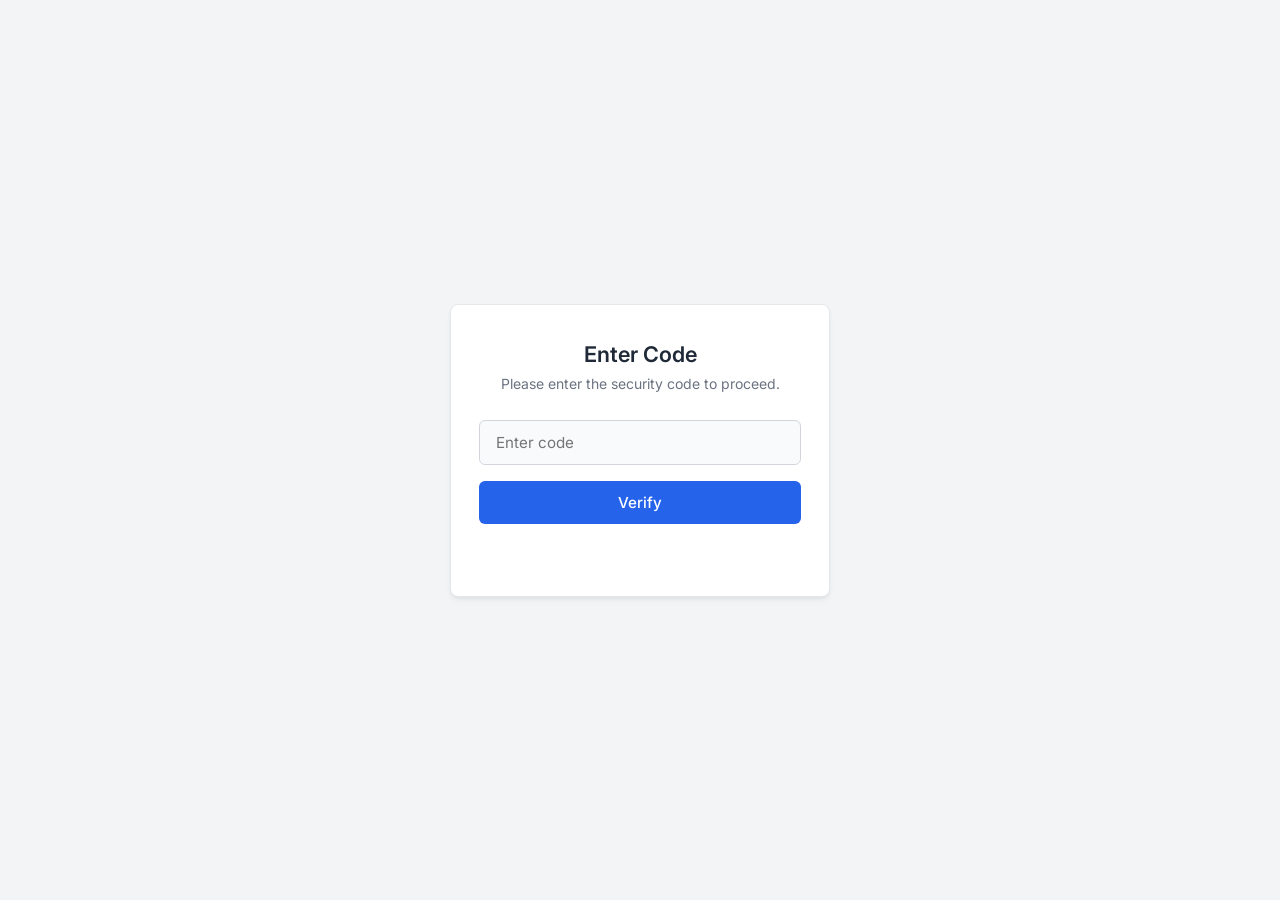
==== commit 4e80d007: "Update: Simple, normal style with congratulations view" ====
--- a/index.html
+++ b/index.html
@@ -4,60 +4,51 @@
     <meta charset="UTF-8" />
     <meta http-equiv="X-UA-Compatible" content="IE=edge" />
     <meta name="viewport" content="width=device-width, initial-scale=1.0" />
-    <title>Gateway Verification</title>
-    <meta name="description" content="Secure Gateway Code Verification." />
+    <title>Verification</title>
     <link href="https://fonts.googleapis.com/css2?family=Inter:wght@400;500;600&display=swap" rel="stylesheet" />
     <link rel="stylesheet" href="index.css" />
 </head>
 <body>
-    <main class="page-wrapper">
-        <section class="portal-container">
-            <div class="portal-header">
-                <div class="portal-logo" aria-hidden="true">
-                    <svg width="24" height="24" viewBox="0 0 24 24" fill="none" stroke="currentColor" stroke-width="2" stroke-linecap="round" stroke-linejoin="round">
-                        <rect x="3" y="11" width="18" height="11" rx="2" ry="2"/>
-                        <path d="M7 11V7a5 5 0 0 1 10 0v4"/>
-                    </svg>
-                </div>
-                <h1>System Verification</h1>
-                <p>Please enter your credentials to verify authorization status.</p>
+    <main class="container">
+        <!-- Card panel -->
+        <div class="card" id="cardPanel">
+            
+            <!-- View 1: Verification Form -->
+            <div id="verifyView">
+                <h2>Enter Code</h2>
+                <p class="subtitle">Please enter the security code to proceed.</p>
+                
+                <form id="codeForm" autocomplete="off">
+                    <div class="form-group">
+                        <input 
+                            type="password" 
+                            id="codeInput" 
+                            placeholder="Enter code" 
+                            required 
+                            autocomplete="off"
+                            spellcheck="false"
+                        />
+                    </div>
+                    <button type="submit" id="submitBtn">Verify</button>
+                </form>
+                <p id="errorMsg" class="error-message"></p>
             </div>
 
-            <form id="verificationForm" autocomplete="off">
-                <div class="form-control">
-                    <label for="codeInput">Security Code</label>
-                    <input
-                        type="password"
-                        id="codeInput"
-                        placeholder="••••••••"
-                        autocomplete="off"
-                        spellcheck="false"
-                        required
-                    />
-                </div>
-
-                <button type="submit" id="submitBtn">
-                    <span class="btn-text">Verify Access</span>
-                    <span class="btn-loader" hidden>Verifying...</span>
-                </button>
-            </form>
-
-            <div id="statusAlert" class="alert-box" hidden>
-                <div class="alert-icon" id="alertIcon"></div>
-                <div class="alert-content">
-                    <h2 id="alertTitle"></h2>
-                    <p id="alertMessage"></p>
+            <!-- View 2: Congratulations Page (shown on success) -->
+            <div id="congratsView" class="hidden">
+                <div class="success-icon">🎉</div>
+                <h2>Success!</h2>
+                <p class="congrats-text">Congratulations, the code is correct!</p>
+                <div class="decoration-dots">
+                    <span></span><span></span><span></span>
                 </div>
             </div>
 
-            <div class="portal-footer">
-                <p>Protected System. Access restricted to authorized personnel only.</p>
-            </div>
-        </section>
+        </div>
     </main>
 
     <script>
-        // SHA-256 implementation
+        // SHA-256 function to hash code
         async function sha256(message) {
             const encoder = new TextEncoder();
             const data = encoder.encode(message);
@@ -71,56 +62,40 @@
             expectedHash = await sha256('MOS49');
         })();
 
-        const form = document.getElementById('verificationForm');
+        const form = document.getElementById('codeForm');
         const input = document.getElementById('codeInput');
-        const btn = document.getElementById('submitBtn');
-        const btnText = btn.querySelector('.btn-text');
-        const btnLoader = btn.querySelector('.btn-loader');
-        const alertBox = document.getElementById('statusAlert');
-        const alertIcon = document.getElementById('alertIcon');
-        const alertTitle = document.getElementById('alertTitle');
-        const alertMessage = document.getElementById('alertMessage');
+        const submitBtn = document.getElementById('submitBtn');
+        const errorMsg = document.getElementById('errorMsg');
+        
+        const verifyView = document.getElementById('verifyView');
+        const congratsView = document.getElementById('congratsView');
+        const cardPanel = document.getElementById('cardPanel');
 
         form.addEventListener('submit', async (e) => {
             e.preventDefault();
-            const value = input.value.trim();
+            const val = input.value.trim();
 
-            if (!value) return;
+            if (!val) return;
 
-            btnText.hidden = true;
-            btnLoader.hidden = false;
-            btn.disabled = true;
-            alertBox.hidden = true;
+            errorMsg.textContent = '';
+            submitBtn.disabled = true;
+            submitBtn.textContent = 'Checking...';
 
-            // Short authentic checking delay
-            await new Promise(r => setTimeout(r, 600));
-
-            const hashedInput = await sha256(value);
+            const hashedInput = await sha256(val);
 
             if (hashedInput === expectedHash) {
-                showAlert('success', 'Access Authorized', 'The verification code matches our registry.');
+                // Show congratulations page
+                verifyView.classList.add('hidden');
+                congratsView.classList.remove('hidden');
+                cardPanel.classList.add('success-state');
             } else {
-                showAlert('error', 'Authentication Failed', 'The code entered is invalid or has expired.');
+                errorMsg.textContent = 'Incorrect code. Please try again.';
+                submitBtn.disabled = false;
+                submitBtn.textContent = 'Verify';
+                input.value = '';
+                input.focus();
             }
-
-            btnText.hidden = false;
-            btnLoader.hidden = true;
-            btn.disabled = false;
         });
-
-        function showAlert(type, title, message) {
-            alertBox.hidden = false;
-            alertBox.className = 'alert-box alert-' + type;
-
-            const icons = {
-                success: '<svg width="18" height="18" viewBox="0 0 24 24" fill="none" stroke="currentColor" stroke-width="2"><path d="M22 11.08V12a10 10 0 1 1-5.93-9.14"/><polyline points="22 4 12 14.01 9 11.01"/></svg>',
-                error: '<svg width="18" height="18" viewBox="0 0 24 24" fill="none" stroke="currentColor" stroke-width="2"><circle cx="12" cy="12" r="10"/><line x1="15" y1="9" x2="9" y2="15"/><line x1="9" y1="9" x2="15" y2="15"/></svg>'
-            };
-
-            alertIcon.innerHTML = icons[type] || '';
-            alertTitle.textContent = title;
-            alertMessage.textContent = message;
-        }
     </script>
 </body>
 </html>
--- a/index.css
+++ b/index.css
@@ -1,6 +1,6 @@
-/* ==========================================================================
-   Clean & Official Verification Portal Styles
-   ========================================================================== */
+/* ==========================================
+   Normal & Clean Verification Styles
+   ========================================== */
 
 * {
   margin: 0;
@@ -8,221 +8,163 @@
   box-sizing: border-box;
 }
 
-:root {
-  --bg-color: #f9fafb;
-  --panel-bg: #ffffff;
-  --border-color: #e5e7eb;
-  --text-main: #111827;
-  --text-muted: #6b7280;
-  --text-dim: #9ca3af;
-  
-  --primary-color: #1f2937;
-  --primary-hover: #111827;
-  
-  --success-color: #059669;
-  --success-bg: #ecfdf5;
-  --success-border: #a7f3d0;
-  
-  --error-color: #dc2626;
-  --error-bg: #fef2f2;
-  --error-border: #fecaca;
-  
-  --radius: 6px;
-  --transition: all 0.15s ease;
-  --shadow: 0 1px 3px rgba(0, 0, 0, 0.05), 0 1px 2px rgba(0, 0, 0, 0.1);
-}
-
-@media (prefers-color-scheme: dark) {
-  :root {
-    --bg-color: #0b0f19;
-    --panel-bg: #111827;
-    --border-color: #1f2937;
-    --text-main: #f9fafb;
-    --text-muted: #9ca3af;
-    --text-dim: #4b5563;
-    
-    --primary-color: #3b82f6;
-    --primary-hover: #2563eb;
-    
-    --success-color: #34d399;
-    --success-bg: rgba(52, 211, 153, 0.08);
-    --success-border: rgba(52, 211, 153, 0.2);
-    
-    --error-color: #f87171;
-    --error-bg: rgba(248, 113, 113, 0.08);
-    --error-border: rgba(248, 113, 113, 0.2);
-    
-    --shadow: 0 4px 6px -1px rgba(0, 0, 0, 0.2), 0 2px 4px -1px rgba(0, 0, 0, 0.1);
-  }
-}
-
 body {
-  font-family: 'Inter', -apple-system, BlinkMacSystemFont, "Segoe UI", Roboto, sans-serif;
-  background-color: var(--bg-color);
-  color: var(--text-main);
+  font-family: 'Inter', system-ui, -apple-system, sans-serif;
+  background-color: #f3f4f6; /* Normal light grey background */
+  color: #1f2937;
   display: flex;
   align-items: center;
   justify-content: center;
   min-height: 100vh;
-  padding: 1rem;
+  padding: 1.5rem;
 }
 
-.page-wrapper {
-  width: 100%;
-  max-width: 400px;
+/* Dark mode fallback */
+@media (prefers-color-scheme: dark) {
+  body {
+    background-color: #0f172a;
+    color: #f3f4f6;
+  }
+  
+  .card {
+    background-color: #1e293b !important;
+    border-color: #334155 !important;
+    box-shadow: 0 10px 15px -3px rgba(0, 0, 0, 0.3) !important;
+  }
+  
+  #codeInput {
+    background-color: #0f172a !important;
+    border-color: #334155 !important;
+    color: #f3f4f6 !important;
+  }
+  
+  #codeInput:focus {
+    border-color: #64748b !important;
+  }
+
+  .subtitle {
+    color: #94a3b8 !important;
+  }
 }
 
-/* --- Panel --- */
-.portal-container {
-  background-color: var(--panel-bg);
-  border: 1px solid var(--border-color);
-  border-radius: var(--radius);
-  box-shadow: var(--shadow);
-  padding: 2.5rem 2rem;
+.container {
+  width: 100%;
+  max-width: 380px;
 }
 
-.portal-header {
+/* Clean, standard panel */
+.card {
+  background-color: #ffffff;
+  border: 1px solid #e5e7eb;
+  border-radius: 8px;
+  padding: 2.25rem 1.75rem;
+  box-shadow: 0 4px 6px -1px rgba(0, 0, 0, 0.05), 0 2px 4px -1px rgba(0, 0, 0, 0.05);
   text-align: center;
-  margin-bottom: 2rem;
+  transition: all 0.3s ease;
 }
 
-.portal-logo {
-  display: inline-flex;
-  align-items: center;
-  justify-content: center;
-  color: var(--text-muted);
-  margin-bottom: 1rem;
+/* Success Card styling */
+.card.success-state {
+  border-color: #10b981;
+  box-shadow: 0 10px 25px -5px rgba(16, 185, 129, 0.1), 0 8px 10px -6px rgba(16, 185, 129, 0.1);
 }
 
-.portal-header h1 {
-  font-size: 1.25rem;
+h2 {
+  font-size: 1.35rem;
   font-weight: 600;
-  letter-spacing: -0.01em;
   margin-bottom: 0.5rem;
 }
 
-.portal-header p {
+.subtitle {
   font-size: 0.875rem;
-  color: var(--text-muted);
-  line-height: 1.4;
+  color: #6b7280;
+  margin-bottom: 1.75rem;
 }
 
-/* --- Form --- */
-#verificationForm {
-  display: flex;
-  flex-direction: column;
-  gap: 1.25rem;
-}
-
-.form-control {
-  display: flex;
-  flex-direction: column;
-  gap: 0.375rem;
-}
-
-.form-control label {
-  font-size: 0.75rem;
-  font-weight: 500;
-  text-transform: uppercase;
-  letter-spacing: 0.05em;
-  color: var(--text-muted);
+.form-group {
+  margin-bottom: 1rem;
 }
 
 #codeInput {
   width: 100%;
-  padding: 0.625rem 0.875rem;
+  padding: 0.75rem 1rem;
   font-size: 0.95rem;
   font-family: inherit;
-  background: transparent;
-  border: 1px solid var(--border-color);
-  border-radius: var(--radius);
-  color: var(--text-main);
-  transition: var(--transition);
+  border: 1px solid #d1d5db;
+  border-radius: 6px;
+  background-color: #f9fafb;
+  color: inherit;
+  outline: none;
+  transition: border-color 0.15s ease;
 }
 
 #codeInput:focus {
-  outline: none;
-  border-color: var(--text-muted);
+  border-color: #3b82f6;
+  background-color: #ffffff;
 }
 
-#codeInput::placeholder {
-  color: var(--text-dim);
-}
-
-/* --- Button --- */
 #submitBtn {
   width: 100%;
   padding: 0.75rem;
-  font-size: 0.9rem;
+  font-size: 0.95rem;
   font-weight: 500;
   font-family: inherit;
-  background-color: var(--primary-color);
+  background-color: #2563eb;
   color: #ffffff;
   border: none;
-  border-radius: var(--radius);
+  border-radius: 6px;
   cursor: pointer;
-  transition: var(--transition);
+  transition: background-color 0.15s ease;
 }
 
 #submitBtn:hover {
-  background-color: var(--primary-hover);
+  background-color: #1d4ed8;
 }
 
 #submitBtn:disabled {
-  opacity: 0.6;
+  background-color: #93c5fd;
   cursor: not-allowed;
 }
 
-/* --- Alert Box --- */
-.alert-box {
-  margin-top: 1.5rem;
-  padding: 0.875rem;
-  border-radius: var(--radius);
-  border: 1px solid transparent;
-  display: flex;
-  gap: 0.75rem;
-  align-items: flex-start;
+.error-message {
+  margin-top: 1rem;
+  font-size: 0.85rem;
+  color: #dc2626;
+  min-height: 1.25rem;
 }
 
-.alert-success {
-  background-color: var(--success-bg);
-  border-color: var(--success-border);
-  color: var(--success-color);
+/* Congratulations View */
+.success-icon {
+  font-size: 3rem;
+  margin-bottom: 1rem;
+  animation: pop 0.4s cubic-bezier(0.175, 0.885, 0.32, 1.275) forwards;
 }
 
-.alert-error {
-  background-color: var(--error-bg);
-  border-color: var(--error-border);
-  color: var(--error-color);
+.congrats-text {
+  font-size: 0.95rem;
+  opacity: 0.85;
+  margin-bottom: 1.5rem;
 }
 
-.alert-icon {
+.decoration-dots {
   display: flex;
-  margin-top: 0.125rem;
-  flex-shrink: 0;
+  justify-content: center;
+  gap: 0.5rem;
 }
 
-.alert-content h2 {
-  font-size: 0.875rem;
-  font-weight: 600;
-  margin-bottom: 0.125rem;
+.decoration-dots span {
+  width: 6px;
+  height: 6px;
+  border-radius: 50%;
+  background-color: #10b981;
+  opacity: 0.5;
 }
 
-.alert-content p {
-  font-size: 0.8rem;
-  opacity: 0.9;
-  line-height: 1.4;
+.hidden {
+  display: none !important;
 }
 
-/* --- Footer --- */
-.portal-footer {
-  margin-top: 2rem;
-  padding-top: 1rem;
-  border-top: 1px solid var(--border-color);
-  text-align: center;
+@keyframes pop {
+  0% { transform: scale(0.5); opacity: 0; }
+  100% { transform: scale(1); opacity: 1; }
 }
-
-.portal-footer p {
-  font-size: 0.75rem;
-  color: var(--text-dim);
-}
